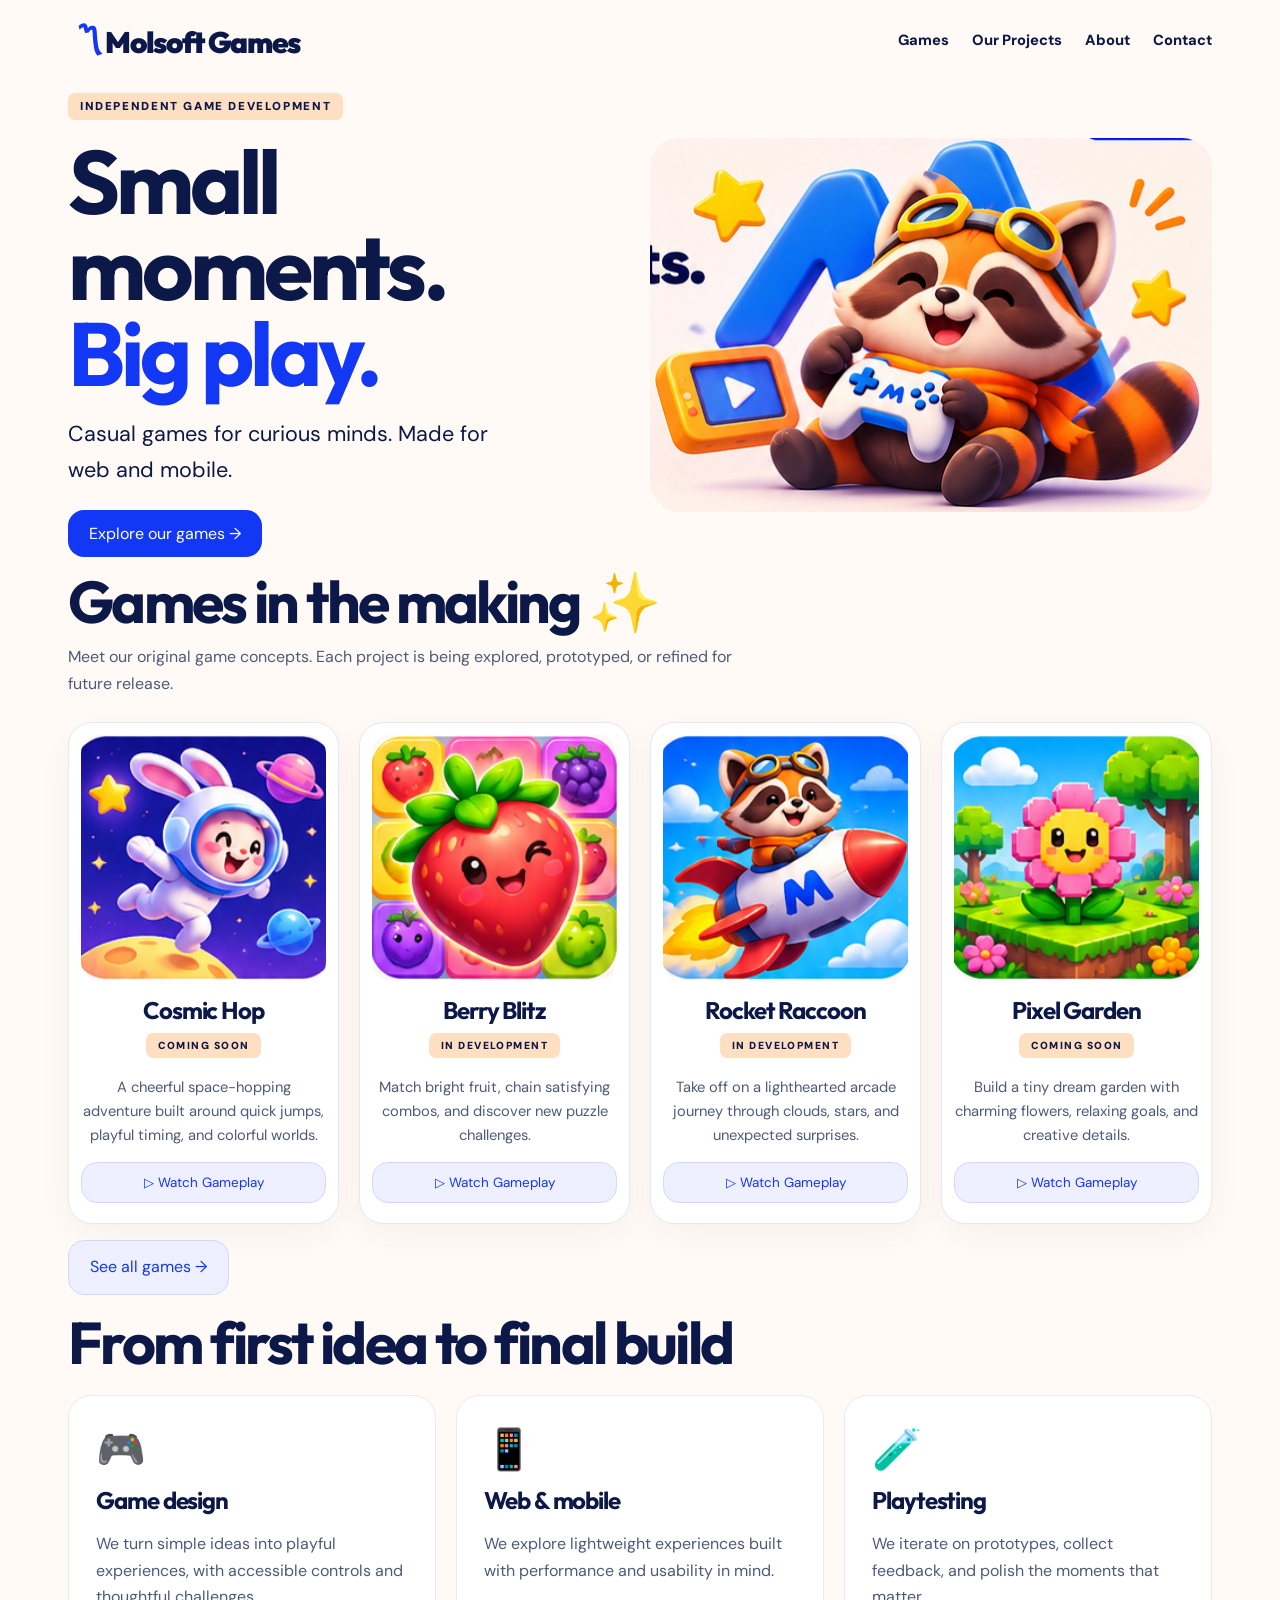
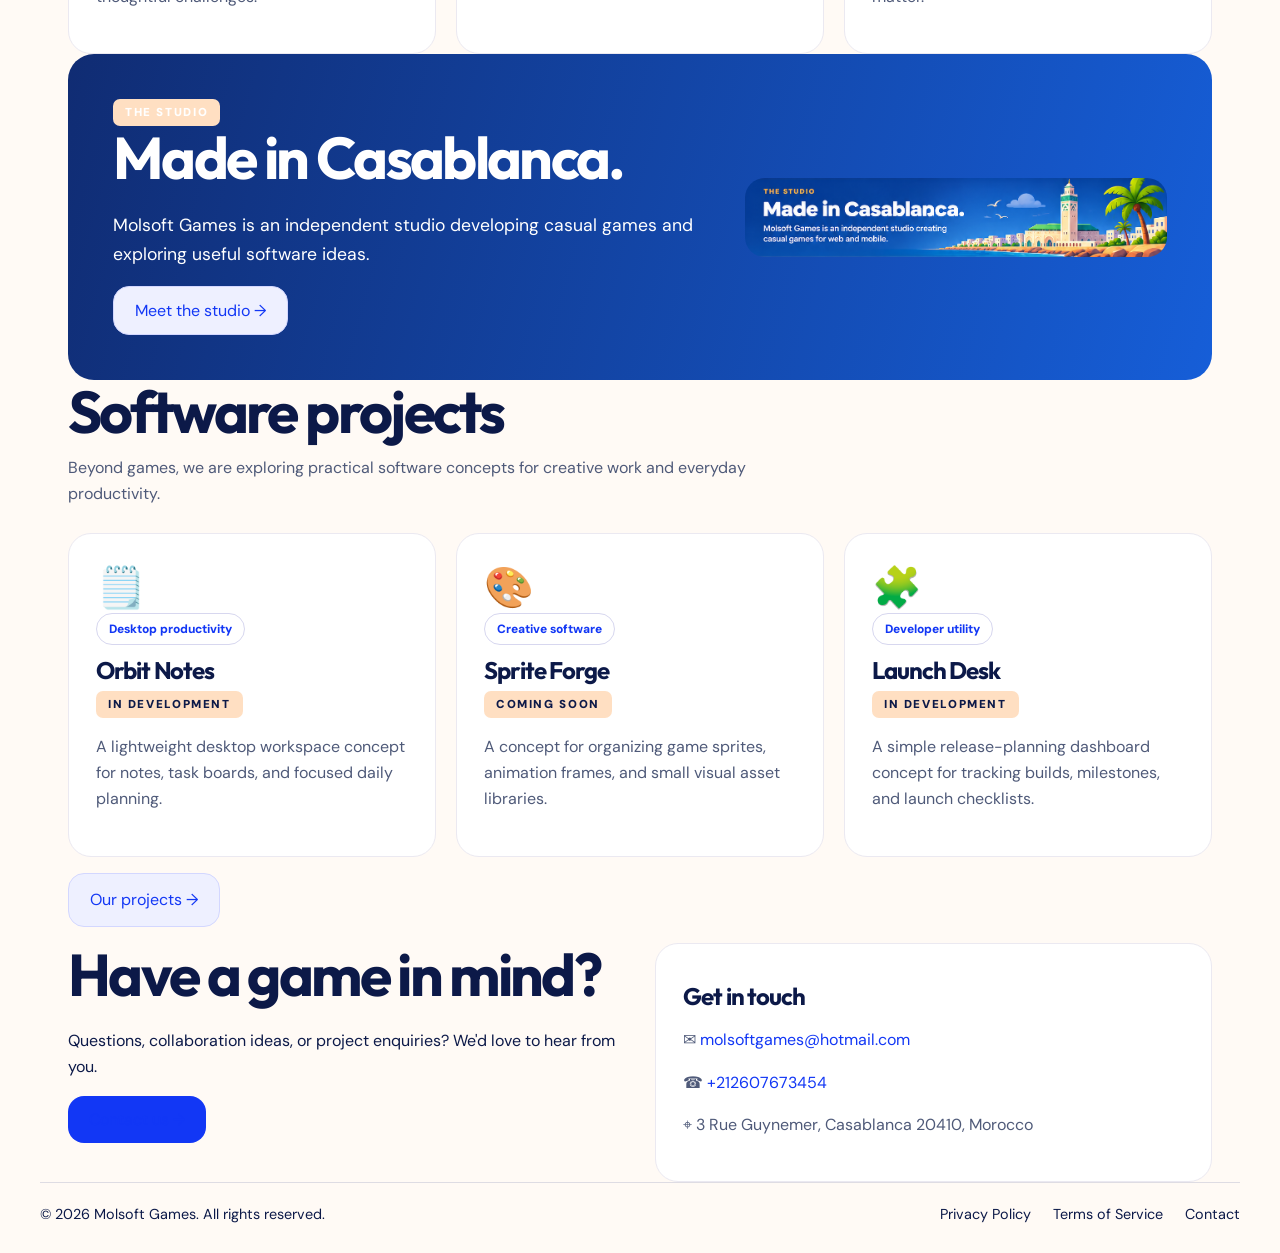
==== index.html @ 0d35631a "Add files via upload" ====
<!doctype html><html lang="en"><head><meta charset="utf-8"><meta name="viewport" content="width=device-width,initial-scale=1"><meta name="description" content="Molsoft Games is an independent Casablanca-based studio developing casual games and software projects."><title>Independent Game Studio | Molsoft Games</title><link rel="stylesheet" href="assets/style.css"></head><body><header class="container"><nav class="nav"><a class="brand" href="index.html"><b>〽</b> Molsoft Games</a><div class="links"><a href="games.html">Games</a><a href="projects.html">Our Projects</a><a href="about.html">About</a><a href="contact.html">Contact</a></div></nav></header><main><div class="container hero"><div><span class="eyebrow">Independent game development</span><h1>Small moments.<br><span class="blue">Big play.</span></h1><p>Casual games for curious minds. Made for web and mobile.</p><a class="btn" href="games.html">Explore our games →</a></div><img src="assets/hero.png" alt="Friendly cartoon raccoon game mascot"></div><section class="container" id="games"><h2>Games in the making ✨</h2><p class="sectionlead">Meet our original game concepts. Each project is being explored, prototyped, or refined for future release.</p><div class="grid4"><article class="game"><img src="assets/cosmic-hop.png" alt="Cosmic Hop game concept artwork" loading="lazy"><h3>Cosmic Hop</h3><span class="status">Coming Soon</span><p>A cheerful space-hopping adventure built around quick jumps, playful timing, and colorful worlds.</p><button class="btn light" data-game="cosmic-hop">▷ Watch Gameplay</button></article><article class="game"><img src="assets/berry-blitz.png" alt="Berry Blitz game concept artwork" loading="lazy"><h3>Berry Blitz</h3><span class="status">In Development</span><p>Match bright fruit, chain satisfying combos, and discover new puzzle challenges.</p><button class="btn light" data-game="berry-blitz">▷ Watch Gameplay</button></article><article class="game"><img src="assets/rocket-raccoon.png" alt="Rocket Raccoon game concept artwork" loading="lazy"><h3>Rocket Raccoon</h3><span class="status">In Development</span><p>Take off on a lighthearted arcade journey through clouds, stars, and unexpected surprises.</p><button class="btn light" data-game="rocket-raccoon">▷ Watch Gameplay</button></article><article class="game"><img src="assets/pixel-garden.png" alt="Pixel Garden game concept artwork" loading="lazy"><h3>Pixel Garden</h3><span class="status">Coming Soon</span><p>Build a tiny dream garden with charming flowers, relaxing goals, and creative details.</p><button class="btn light" data-game="pixel-garden">▷ Watch Gameplay</button></article></div><p><a class="btn light" href="games.html">See all games →</a></p></section><section class="container"><h2>From first idea to final build</h2><div class="grid3"><div class="panel"><div class="symbol">🎮</div><h3>Game design</h3><p>We turn simple ideas into playful experiences, with accessible controls and thoughtful challenges.</p></div><div class="panel"><div class="symbol">📱</div><h3>Web & mobile</h3><p>We explore lightweight experiences built with performance and usability in mind.</p></div><div class="panel"><div class="symbol">🧪</div><h3>Playtesting</h3><p>We iterate on prototypes, collect feedback, and polish the moments that matter.</p></div></div></section><section class="container"><div class="band"><div><span class="eyebrow">The studio</span><h2>Made in Casablanca.</h2><p>Molsoft Games is an independent studio developing casual games and exploring useful software ideas.</p><a class="btn light" href="about.html">Meet the studio →</a></div><img src="assets/casablanca.png" alt="Illustrated Casablanca coastal cityscape"></div></section><section class="container"><h2>Software projects</h2><p class="sectionlead">Beyond games, we are exploring practical software concepts for creative work and everyday productivity.</p><div class="grid3"><article class="panel"><div class="symbol">🗒️</div><span class="tag">Desktop productivity</span><h3>Orbit Notes</h3><span class="status">In Development</span><p>A lightweight desktop workspace concept for notes, task boards, and focused daily planning.</p></article><article class="panel"><div class="symbol">🎨</div><span class="tag">Creative software</span><h3>Sprite Forge</h3><span class="status">Coming Soon</span><p>A concept for organizing game sprites, animation frames, and small visual asset libraries.</p></article><article class="panel"><div class="symbol">🧩</div><span class="tag">Developer utility</span><h3>Launch Desk</h3><span class="status">In Development</span><p>A simple release-planning dashboard concept for tracking builds, milestones, and launch checklists.</p></article></div><p><a class="btn light" href="projects.html">Our projects →</a></p></section><section class="container contact"><div><h2>Have a game in mind?</h2><p>Questions, collaboration ideas, or project enquiries? We'd love to hear from you.</p><a class="btn" href="contact.html">Contact us →</a></div><div class="panel"><h3>Get in touch</h3><p>✉ <a href="mailto:molsoftgames@hotmail.com">molsoftgames@hotmail.com</a></p><p>☎ <a href="tel:+212607673454">+212607673454</a></p><p>⌖ 3 Rue Guynemer, Casablanca 20410, Morocco</p></div></section></main><footer class="container footer"><span>© 2026 Molsoft Games. All rights reserved.</span><div><a href="privacy.html">Privacy Policy</a><a href="terms.html">Terms of Service</a><a href="contact.html">Contact</a></div></footer><dialog id="gameDialog"><button class="close" onclick="document.getElementById('gameDialog').close()" aria-label="Close">×</button><h2 style="font-size:2rem">Gameplay coming soon</h2><p>This title is in development. A gameplay preview will appear here once available.</p></dialog><script src="assets/site.js"></script></body></html>
---- assets/style.css ----
@import url('https://fonts.googleapis.com/css2?family=DM+Sans:wght@400;500;600;700;800&family=Outfit:wght@400;500;600;700;800;900&display=swap');
:root{--blue:#1237f5;--navy:#0c1948;--cream:#fffaf5;--orange:#ff9c47;--muted:#4f5a79}*{box-sizing:border-box}html{scroll-behavior:smooth}body{margin:0;background:var(--cream);color:var(--navy);font-family:'DM Sans',sans-serif}h1,h2,h3,.brand{font-family:Outfit,sans-serif;letter-spacing:-.045em}h1{font-size:clamp(3.5rem,7vw,6.6rem);line-height:.96;margin:18px 0}h2{font-size:clamp(2.2rem,4.6vw,4rem);line-height:1.06;margin:0 0 22px}h3{font-size:1.5rem;margin:10px 0 6px}p{line-height:1.65}a{color:inherit;text-decoration:none}.container{max-width:1200px;margin:auto;padding:0 28px}.nav{display:flex;align-items:center;justify-content:space-between;gap:25px;padding:18px 0}.brand{font-size:1.85rem;font-weight:900;white-space:nowrap}.brand b{color:var(--blue);font-size:2.2rem;font-style:italic}.links{display:flex;align-items:center;gap:23px;flex-wrap:wrap}.links a{font-weight:800;font-size:.92rem}.links a:hover,.footer a:hover{color:var(--blue)}.btn{display:inline-flex;align-items:center;justify-content:center;gap:8px;padding:13px 21px;border-radius:16px;background:var(--blue);color:white;font-weight:800;border:0;cursor:pointer;font:inherit}.btn:hover{transform:translateY(-2px);box-shadow:0 10px 20px #1237f52a}.btn.light{background:#eef0ff;color:var(--blue);border:1px solid #d3d7ff}.hero{display:grid;grid-template-columns:1fr 1fr;align-items:center;min-height:490px;gap:20px}.hero img{width:100%;border-radius:30px;mix-blend-mode:multiply}.eyebrow,.status{display:inline-block;background:#ffdfc2;padding:6px 12px;border-radius:7px;font-weight:900;text-transform:uppercase;letter-spacing:.14em;font-size:.72rem}.hero p{font-size:1.35rem;max-width:460px}.blue{color:var(--blue)}section{padding:56px 0}.sectionlead{max-width:700px;color:var(--muted);margin-top:-10px;margin-bottom:25px}.grid4{display:grid;grid-template-columns:repeat(4,1fr);gap:20px}.game{background:white;border-radius:24px;padding:12px 12px 20px;text-align:center;border:1px solid #e9e7ef;box-shadow:0 10px 35px #14245a0a;transition:transform .2s}.game:hover{transform:translateY(-6px)}.game img{width:100%;aspect-ratio:1;object-fit:cover;border-radius:18px}.game p{font-size:.92rem;color:var(--muted);min-height:72px}.game .status{margin:2px 0;font-size:.64rem}.game .btn{font-size:.84rem;padding:11px 12px;width:100%}.grid3{display:grid;grid-template-columns:repeat(3,1fr);gap:20px}.panel{background:white;padding:27px;border-radius:23px;border:1px solid #ebe9f1}.panel .symbol{font-size:2.5rem}.panel p{color:var(--muted)}.band{background:linear-gradient(105deg,#102c73,#165ed8);color:white;border-radius:26px;padding:45px;display:grid;grid-template-columns:1.2fr .8fr;align-items:center;overflow:hidden}.band img{width:100%;border-radius:20px}.band p{font-size:1.1rem}.contact{display:grid;grid-template-columns:1fr 1fr;gap:30px}.contact a{color:var(--blue);overflow-wrap:anywhere}.footer{border-top:1px solid #dedce3;padding:22px 0 30px;display:flex;justify-content:space-between;gap:20px;flex-wrap:wrap;font-size:.9rem}.footer div{display:flex;gap:22px}.pagehead{padding:75px 0 30px}.pagehead p{font-size:1.15rem;max-width:760px;color:var(--muted)}.prose{max-width:850px;background:white;border:1px solid #eae8f0;border-radius:24px;padding:35px;margin:20px 0 65px}.prose h2{font-size:1.7rem;margin-top:30px}.prose li{margin-bottom:10px;line-height:1.6}.tag{display:inline-block;border:1px solid #d7d7ef;border-radius:40px;padding:7px 12px;color:var(--blue);font-weight:800;font-size:.75rem}.tools-note{background:#eff2ff;padding:22px;border-radius:20px;border-left:4px solid var(--blue)}dialog{border:0;border-radius:25px;padding:30px;max-width:500px;width:90%;box-shadow:0 30px 100px #111b4a70}dialog::backdrop{background:#09183cb0}.close{float:right;border:0;background:#eef0ff;border-radius:50%;font-size:20px;width:35px;height:35px;cursor:pointer}.menu{display:none}@media(max-width:900px){.grid4{grid-template-columns:repeat(2,1fr)}.grid3{grid-template-columns:1fr 1fr}.links{gap:12px}.hero{min-height:400px}}@media(max-width:650px){.container{padding:0 18px}.nav{align-items:flex-start}.brand{font-size:1.3rem}.brand b{font-size:1.7rem}.links{justify-content:flex-end;gap:10px}.links a{font-size:.75rem}.hero{grid-template-columns:1fr;padding-top:25px}.hero img{max-height:360px;object-fit:contain}.grid4,.grid3,.contact,.band{grid-template-columns:1fr}.band{padding:25px}section{padding:38px 0}.game p{min-height:0}.footer{flex-direction:column}.prose{padding:20px}}@media(prefers-reduced-motion:reduce){*,*:before,*:after{scroll-behavior:auto!important;transition:none!important}}
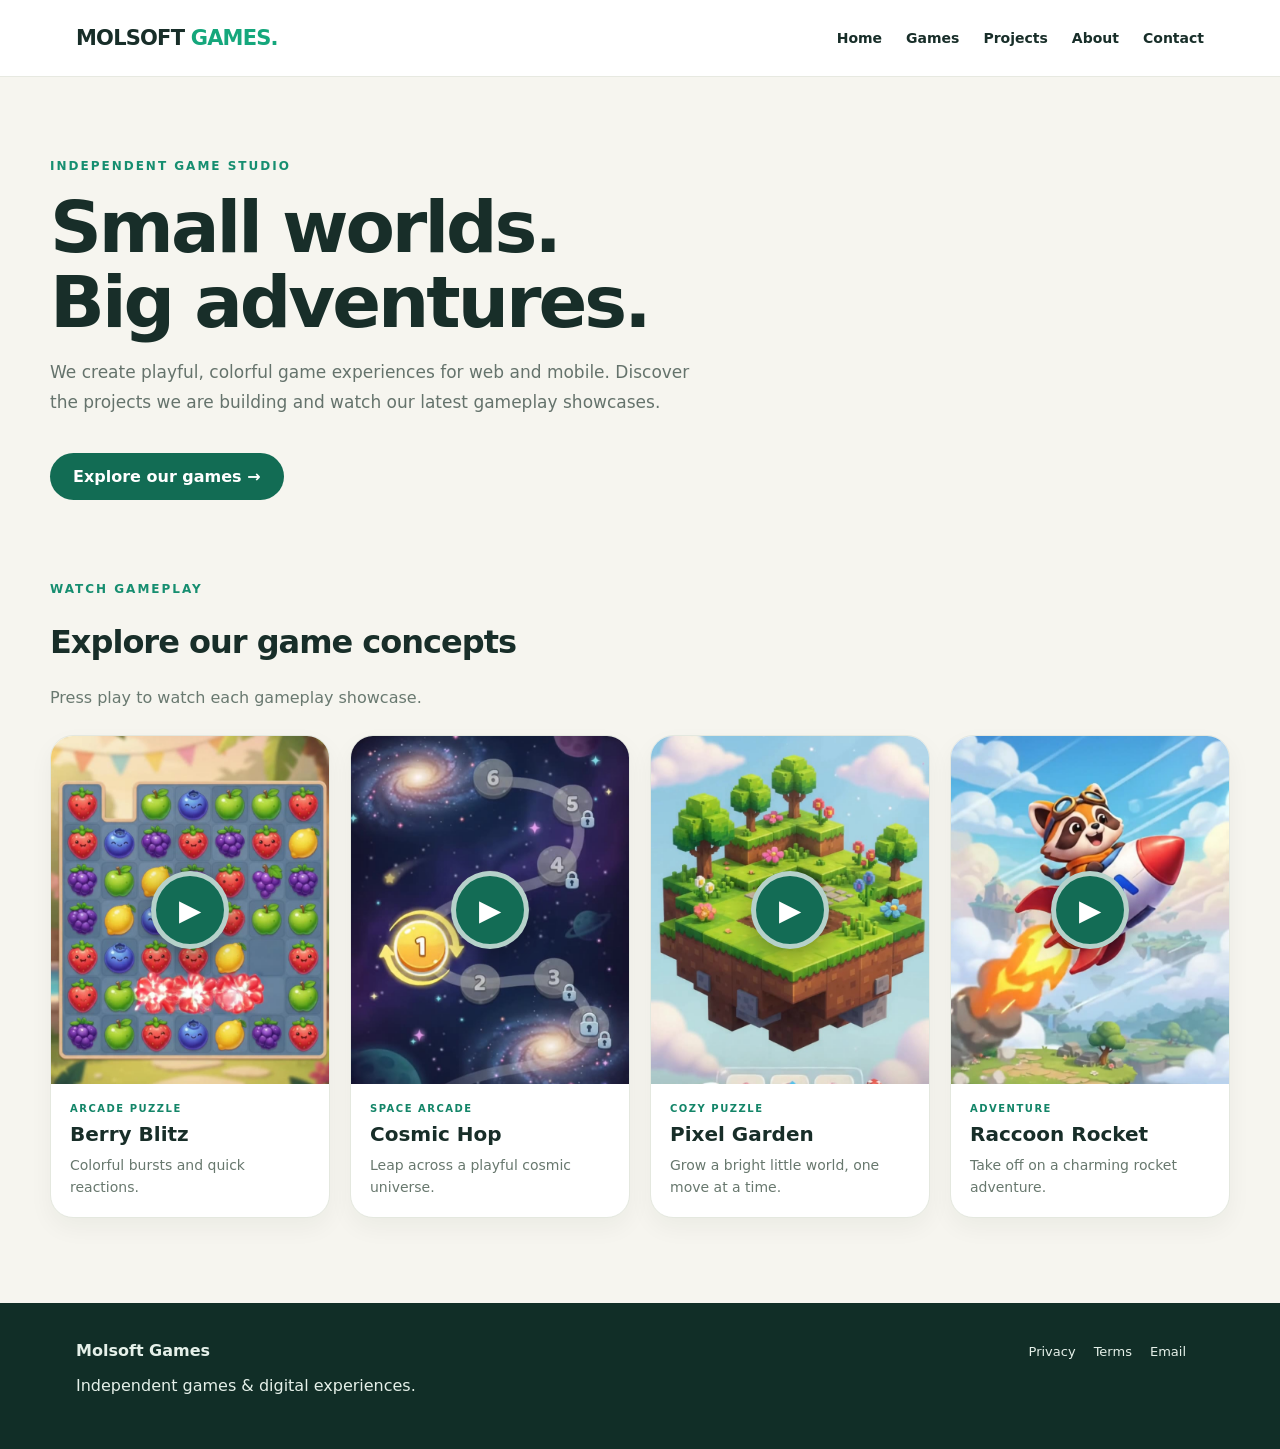
==== commit 7c7b34a0: "Add files via upload" ====
--- a/index.html
+++ b/index.html
@@ -1 +1 @@
-<!doctype html><html lang="en"><head><meta charset="utf-8"><meta name="viewport" content="width=device-width,initial-scale=1"><meta name="description" content="Molsoft Games is an independent Casablanca-based studio developing casual games and software projects."><title>Independent Game Studio | Molsoft Games</title><link rel="stylesheet" href="assets/style.css"></head><body><header class="container"><nav class="nav"><a class="brand" href="index.html"><b>〽</b> Molsoft Games</a><div class="links"><a href="games.html">Games</a><a href="projects.html">Our Projects</a><a href="about.html">About</a><a href="contact.html">Contact</a></div></nav></header><main><div class="container hero"><div><span class="eyebrow">Independent game development</span><h1>Small moments.<br><span class="blue">Big play.</span></h1><p>Casual games for curious minds. Made for web and mobile.</p><a class="btn" href="games.html">Explore our games →</a></div><img src="assets/hero.png" alt="Friendly cartoon raccoon game mascot"></div><section class="container" id="games"><h2>Games in the making ✨</h2><p class="sectionlead">Meet our original game concepts. Each project is being explored, prototyped, or refined for future release.</p><div class="grid4"><article class="game"><img src="assets/cosmic-hop.png" alt="Cosmic Hop game concept artwork" loading="lazy"><h3>Cosmic Hop</h3><span class="status">Coming Soon</span><p>A cheerful space-hopping adventure built around quick jumps, playful timing, and colorful worlds.</p><button class="btn light" data-game="cosmic-hop">▷ Watch Gameplay</button></article><article class="game"><img src="assets/berry-blitz.png" alt="Berry Blitz game concept artwork" loading="lazy"><h3>Berry Blitz</h3><span class="status">In Development</span><p>Match bright fruit, chain satisfying combos, and discover new puzzle challenges.</p><button class="btn light" data-game="berry-blitz">▷ Watch Gameplay</button></article><article class="game"><img src="assets/rocket-raccoon.png" alt="Rocket Raccoon game concept artwork" loading="lazy"><h3>Rocket Raccoon</h3><span class="status">In Development</span><p>Take off on a lighthearted arcade journey through clouds, stars, and unexpected surprises.</p><button class="btn light" data-game="rocket-raccoon">▷ Watch Gameplay</button></article><article class="game"><img src="assets/pixel-garden.png" alt="Pixel Garden game concept artwork" loading="lazy"><h3>Pixel Garden</h3><span class="status">Coming Soon</span><p>Build a tiny dream garden with charming flowers, relaxing goals, and creative details.</p><button class="btn light" data-game="pixel-garden">▷ Watch Gameplay</button></article></div><p><a class="btn light" href="games.html">See all games →</a></p></section><section class="container"><h2>From first idea to final build</h2><div class="grid3"><div class="panel"><div class="symbol">🎮</div><h3>Game design</h3><p>We turn simple ideas into playful experiences, with accessible controls and thoughtful challenges.</p></div><div class="panel"><div class="symbol">📱</div><h3>Web & mobile</h3><p>We explore lightweight experiences built with performance and usability in mind.</p></div><div class="panel"><div class="symbol">🧪</div><h3>Playtesting</h3><p>We iterate on prototypes, collect feedback, and polish the moments that matter.</p></div></div></section><section class="container"><div class="band"><div><span class="eyebrow">The studio</span><h2>Made in Casablanca.</h2><p>Molsoft Games is an independent studio developing casual games and exploring useful software ideas.</p><a class="btn light" href="about.html">Meet the studio →</a></div><img src="assets/casablanca.png" alt="Illustrated Casablanca coastal cityscape"></div></section><section class="container"><h2>Software projects</h2><p class="sectionlead">Beyond games, we are exploring practical software concepts for creative work and everyday productivity.</p><div class="grid3"><article class="panel"><div class="symbol">🗒️</div><span class="tag">Desktop productivity</span><h3>Orbit Notes</h3><span class="status">In Development</span><p>A lightweight desktop workspace concept for notes, task boards, and focused daily planning.</p></article><article class="panel"><div class="symbol">🎨</div><span class="tag">Creative software</span><h3>Sprite Forge</h3><span class="status">Coming Soon</span><p>A concept for organizing game sprites, animation frames, and small visual asset libraries.</p></article><article class="panel"><div class="symbol">🧩</div><span class="tag">Developer utility</span><h3>Launch Desk</h3><span class="status">In Development</span><p>A simple release-planning dashboard concept for tracking builds, milestones, and launch checklists.</p></article></div><p><a class="btn light" href="projects.html">Our projects →</a></p></section><section class="container contact"><div><h2>Have a game in mind?</h2><p>Questions, collaboration ideas, or project enquiries? We'd love to hear from you.</p><a class="btn" href="contact.html">Contact us →</a></div><div class="panel"><h3>Get in touch</h3><p>✉ <a href="mailto:molsoftgames@hotmail.com">molsoftgames@hotmail.com</a></p><p>☎ <a href="tel:+212607673454">+212607673454</a></p><p>⌖ 3 Rue Guynemer, Casablanca 20410, Morocco</p></div></section></main><footer class="container footer"><span>© 2026 Molsoft Games. All rights reserved.</span><div><a href="privacy.html">Privacy Policy</a><a href="terms.html">Terms of Service</a><a href="contact.html">Contact</a></div></footer><dialog id="gameDialog"><button class="close" onclick="document.getElementById('gameDialog').close()" aria-label="Close">×</button><h2 style="font-size:2rem">Gameplay coming soon</h2><p>This title is in development. A gameplay preview will appear here once available.</p></dialog><script src="assets/site.js"></script></body></html>+<!doctype html><html lang="en"><head><meta charset="utf-8"><meta name="viewport" content="width=device-width,initial-scale=1"><meta name="description" content="Molsoft Games — independent game development studio."><title>Home | Molsoft Games</title><link rel="stylesheet" href="assets/style.css"></head><body><header class="top"><div class="shell bar"><a class="brand" href="index.html">MOLSOFT<span> GAMES.</span></a><nav><a href="index.html">Home</a><a href="games.html">Games</a><a href="projects.html">Projects</a><a href="about.html">About</a><a href="contact.html">Contact</a></nav></div></header><main><section class="shell hero"><span class="eyebrow">Independent Game Studio</span><h1>Small worlds.<br>Big adventures.</h1><p>We create playful, colorful game experiences for web and mobile. Discover the projects we are building and watch our latest gameplay showcases.</p><a class="btn" href="games.html">Explore our games →</a></section><section class="shell section"><span class="eyebrow">Watch gameplay</span><h2>Explore our game concepts</h2><p class="sub">Press play to watch each gameplay showcase.</p><div class="games"><article class="game"><div class="cover"><img src="assets/berry-blitz.jpg" alt="Berry Blitz gameplay preview" loading="lazy"><button class="play" aria-label="Watch Berry Blitz gameplay" onclick="openVideo('videos/berry-blitz.mp4')">▶</button></div><div class="info"><div class="tag">Arcade Puzzle</div><h3>Berry Blitz</h3><p>Colorful bursts and quick reactions.</p></div></article><article class="game"><div class="cover"><img src="assets/cosmic-hop.jpg" alt="Cosmic Hop gameplay preview" loading="lazy"><button class="play" aria-label="Watch Cosmic Hop gameplay" onclick="openVideo('videos/cosmic-hop.mp4')">▶</button></div><div class="info"><div class="tag">Space Arcade</div><h3>Cosmic Hop</h3><p>Leap across a playful cosmic universe.</p></div></article><article class="game"><div class="cover"><img src="assets/pixel-garden.jpg" alt="Pixel Garden gameplay preview" loading="lazy"><button class="play" aria-label="Watch Pixel Garden gameplay" onclick="openVideo('videos/pixel-garden.mp4')">▶</button></div><div class="info"><div class="tag">Cozy Puzzle</div><h3>Pixel Garden</h3><p>Grow a bright little world, one move at a time.</p></div></article><article class="game"><div class="cover"><img src="assets/raccoon-rocket.jpg" alt="Raccoon Rocket gameplay preview" loading="lazy"><button class="play" aria-label="Watch Raccoon Rocket gameplay" onclick="openVideo('videos/raccoon-rocket.mp4')">▶</button></div><div class="info"><div class="tag">Adventure</div><h3>Raccoon Rocket</h3><p>Take off on a charming rocket adventure.</p></div></article></div></section></main><footer class="foot"><div class="shell"><div><b>Molsoft Games</b><p>Independent games & digital experiences.</p></div><div><a href="privacy.html">Privacy</a><a href="terms.html">Terms</a><a href="mailto:molsoftgames@hotmail.com">Email</a></div></div></footer><div id="videoModal" class="modal" role="dialog" aria-label="Gameplay video"><div class="player"><button class="close" aria-label="Close video" onclick="closeVideo()">×</button><video id="gameVideo" controls playsinline preload="none"></video></div></div><script src="assets/site.js"></script></body></html>
--- a/assets/style.css
+++ b/assets/style.css
@@ -1,2 +1 @@
-@import url('https://fonts.googleapis.com/css2?family=DM+Sans:wght@400;500;600;700;800&family=Outfit:wght@400;500;600;700;800;900&display=swap');
-:root{--blue:#1237f5;--navy:#0c1948;--cream:#fffaf5;--orange:#ff9c47;--muted:#4f5a79}*{box-sizing:border-box}html{scroll-behavior:smooth}body{margin:0;background:var(--cream);color:var(--navy);font-family:'DM Sans',sans-serif}h1,h2,h3,.brand{font-family:Outfit,sans-serif;letter-spacing:-.045em}h1{font-size:clamp(3.5rem,7vw,6.6rem);line-height:.96;margin:18px 0}h2{font-size:clamp(2.2rem,4.6vw,4rem);line-height:1.06;margin:0 0 22px}h3{font-size:1.5rem;margin:10px 0 6px}p{line-height:1.65}a{color:inherit;text-decoration:none}.container{max-width:1200px;margin:auto;padding:0 28px}.nav{display:flex;align-items:center;justify-content:space-between;gap:25px;padding:18px 0}.brand{font-size:1.85rem;font-weight:900;white-space:nowrap}.brand b{color:var(--blue);font-size:2.2rem;font-style:italic}.links{display:flex;align-items:center;gap:23px;flex-wrap:wrap}.links a{font-weight:800;font-size:.92rem}.links a:hover,.footer a:hover{color:var(--blue)}.btn{display:inline-flex;align-items:center;justify-content:center;gap:8px;padding:13px 21px;border-radius:16px;background:var(--blue);color:white;font-weight:800;border:0;cursor:pointer;font:inherit}.btn:hover{transform:translateY(-2px);box-shadow:0 10px 20px #1237f52a}.btn.light{background:#eef0ff;color:var(--blue);border:1px solid #d3d7ff}.hero{display:grid;grid-template-columns:1fr 1fr;align-items:center;min-height:490px;gap:20px}.hero img{width:100%;border-radius:30px;mix-blend-mode:multiply}.eyebrow,.status{display:inline-block;background:#ffdfc2;padding:6px 12px;border-radius:7px;font-weight:900;text-transform:uppercase;letter-spacing:.14em;font-size:.72rem}.hero p{font-size:1.35rem;max-width:460px}.blue{color:var(--blue)}section{padding:56px 0}.sectionlead{max-width:700px;color:var(--muted);margin-top:-10px;margin-bottom:25px}.grid4{display:grid;grid-template-columns:repeat(4,1fr);gap:20px}.game{background:white;border-radius:24px;padding:12px 12px 20px;text-align:center;border:1px solid #e9e7ef;box-shadow:0 10px 35px #14245a0a;transition:transform .2s}.game:hover{transform:translateY(-6px)}.game img{width:100%;aspect-ratio:1;object-fit:cover;border-radius:18px}.game p{font-size:.92rem;color:var(--muted);min-height:72px}.game .status{margin:2px 0;font-size:.64rem}.game .btn{font-size:.84rem;padding:11px 12px;width:100%}.grid3{display:grid;grid-template-columns:repeat(3,1fr);gap:20px}.panel{background:white;padding:27px;border-radius:23px;border:1px solid #ebe9f1}.panel .symbol{font-size:2.5rem}.panel p{color:var(--muted)}.band{background:linear-gradient(105deg,#102c73,#165ed8);color:white;border-radius:26px;padding:45px;display:grid;grid-template-columns:1.2fr .8fr;align-items:center;overflow:hidden}.band img{width:100%;border-radius:20px}.band p{font-size:1.1rem}.contact{display:grid;grid-template-columns:1fr 1fr;gap:30px}.contact a{color:var(--blue);overflow-wrap:anywhere}.footer{border-top:1px solid #dedce3;padding:22px 0 30px;display:flex;justify-content:space-between;gap:20px;flex-wrap:wrap;font-size:.9rem}.footer div{display:flex;gap:22px}.pagehead{padding:75px 0 30px}.pagehead p{font-size:1.15rem;max-width:760px;color:var(--muted)}.prose{max-width:850px;background:white;border:1px solid #eae8f0;border-radius:24px;padding:35px;margin:20px 0 65px}.prose h2{font-size:1.7rem;margin-top:30px}.prose li{margin-bottom:10px;line-height:1.6}.tag{display:inline-block;border:1px solid #d7d7ef;border-radius:40px;padding:7px 12px;color:var(--blue);font-weight:800;font-size:.75rem}.tools-note{background:#eff2ff;padding:22px;border-radius:20px;border-left:4px solid var(--blue)}dialog{border:0;border-radius:25px;padding:30px;max-width:500px;width:90%;box-shadow:0 30px 100px #111b4a70}dialog::backdrop{background:#09183cb0}.close{float:right;border:0;background:#eef0ff;border-radius:50%;font-size:20px;width:35px;height:35px;cursor:pointer}.menu{display:none}@media(max-width:900px){.grid4{grid-template-columns:repeat(2,1fr)}.grid3{grid-template-columns:1fr 1fr}.links{gap:12px}.hero{min-height:400px}}@media(max-width:650px){.container{padding:0 18px}.nav{align-items:flex-start}.brand{font-size:1.3rem}.brand b{font-size:1.7rem}.links{justify-content:flex-end;gap:10px}.links a{font-size:.75rem}.hero{grid-template-columns:1fr;padding-top:25px}.hero img{max-height:360px;object-fit:contain}.grid4,.grid3,.contact,.band{grid-template-columns:1fr}.band{padding:25px}section{padding:38px 0}.game p{min-height:0}.footer{flex-direction:column}.prose{padding:20px}}@media(prefers-reduced-motion:reduce){*,*:before,*:after{scroll-behavior:auto!important;transition:none!important}}
+*{box-sizing:border-box}body{margin:0;background:#f6f5ef;color:#182e29;font-family:Inter,system-ui,-apple-system,Segoe UI,sans-serif}a{color:inherit;text-decoration:none}.shell{max-width:1180px;margin:auto;padding:0 26px}.top{background:#fff;position:sticky;top:0;z-index:10;border-bottom:1px solid #e7e9e1}.bar{min-height:76px;display:flex;align-items:center;justify-content:space-between;gap:20px}.brand{font-weight:900;font-size:21px;letter-spacing:-.8px}.brand span{color:#15a77c}nav{display:flex;gap:24px;flex-wrap:wrap;font-size:14px;font-weight:650}nav a:hover{color:#12a579}.hero{padding:78px 0 50px}.eyebrow{color:#168e70;text-transform:uppercase;letter-spacing:2px;font-weight:800;font-size:12px}.hero h1{font-size:clamp(38px,6vw,72px);letter-spacing:-3px;line-height:1.04;max-width:800px;margin:16px 0}.hero p{max-width:640px;color:#65736c;line-height:1.8;font-size:17px}.btn{display:inline-flex;background:#126c54;color:white;padding:14px 23px;border-radius:999px;font-weight:750;margin-top:18px}.section{padding:28px 0 85px}.section h2{font-size:32px;letter-spacing:-1px}.section p.sub{color:#697970}.games{display:grid;grid-template-columns:repeat(4,minmax(0,1fr));gap:20px;margin-top:28px}.game{background:white;border:1px solid #e4e8df;border-radius:23px;overflow:hidden;box-shadow:0 10px 25px #122d1a0c}.cover{aspect-ratio:4/5;position:relative;background:#d9e3d7;overflow:hidden}.cover img{width:100%;height:100%;object-fit:cover}.play{position:absolute;top:50%;left:50%;transform:translate(-50%,-50%);border:5px solid #ffffffb0;border-radius:50%;width:78px;height:78px;background:#136c55;color:white;font-size:29px;cursor:pointer;box-shadow:0 8px 28px #0005}.play:hover{background:#0c4c3b;scale:1.05}.info{padding:19px}.tag{font-size:10px;font-weight:850;color:#138568;letter-spacing:1.5px;text-transform:uppercase}.info h3{margin:8px 0;font-size:20px}.info p{font-size:14px;color:#68786e;line-height:1.6;margin:0}.foot{background:#112e27;color:#e5f0e9;padding:38px 0}.foot .shell{display:flex;justify-content:space-between;gap:20px;flex-wrap:wrap}.foot a{margin-right:18px;font-size:13px}.modal{position:fixed;inset:0;background:#08150fe8;display:none;align-items:center;justify-content:center;z-index:100;padding:24px}.modal.open{display:flex}.player{position:relative;max-height:94vh;max-width:min(440px,96vw);width:100%;display:flex;justify-content:center}.player video{max-height:90vh;max-width:100%;width:auto;border-radius:20px;background:#000;box-shadow:0 24px 90px #0009}.close{position:absolute;right:8px;top:8px;z-index:2;background:#102f29e8;color:#fff;border:0;border-radius:50%;width:46px;height:46px;font-size:25px;cursor:pointer}.copy{max-width:780px;padding:55px 0 100px;line-height:1.85;color:#56685e}.copy h1,.copy h2{color:#1c3c32}.mini{display:grid;grid-template-columns:repeat(3,1fr);gap:16px}.tile{background:#fff;border:1px solid #e4e8df;border-radius:18px;padding:24px}@media(max-width:900px){.games{grid-template-columns:repeat(2,1fr)}.mini{grid-template-columns:1fr}}@media(max-width:560px){.games{grid-template-columns:1fr}.bar{align-items:flex-start;flex-direction:column;padding:15px 0}nav{gap:14px}.hero{padding:48px 0 20px}.hero h1{letter-spacing:-1.5px}.cover{aspect-ratio:4/4.5}}
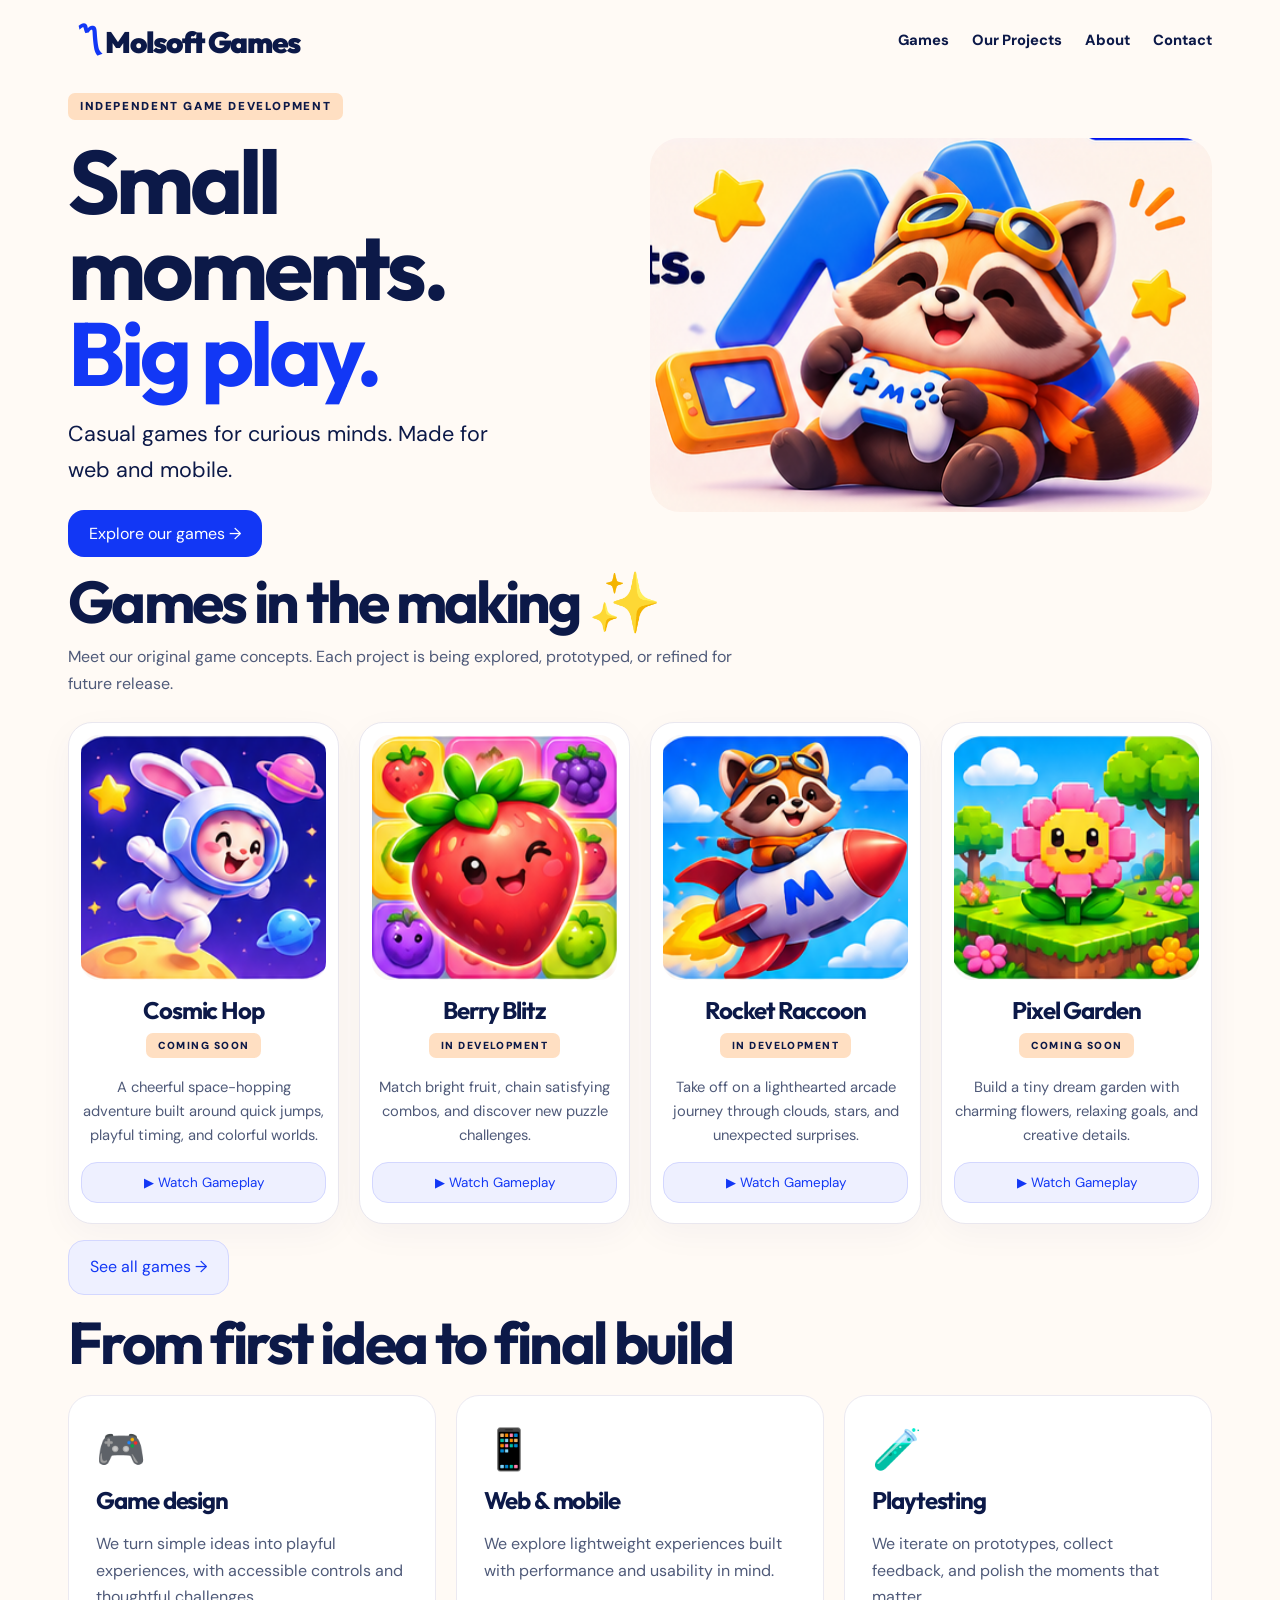
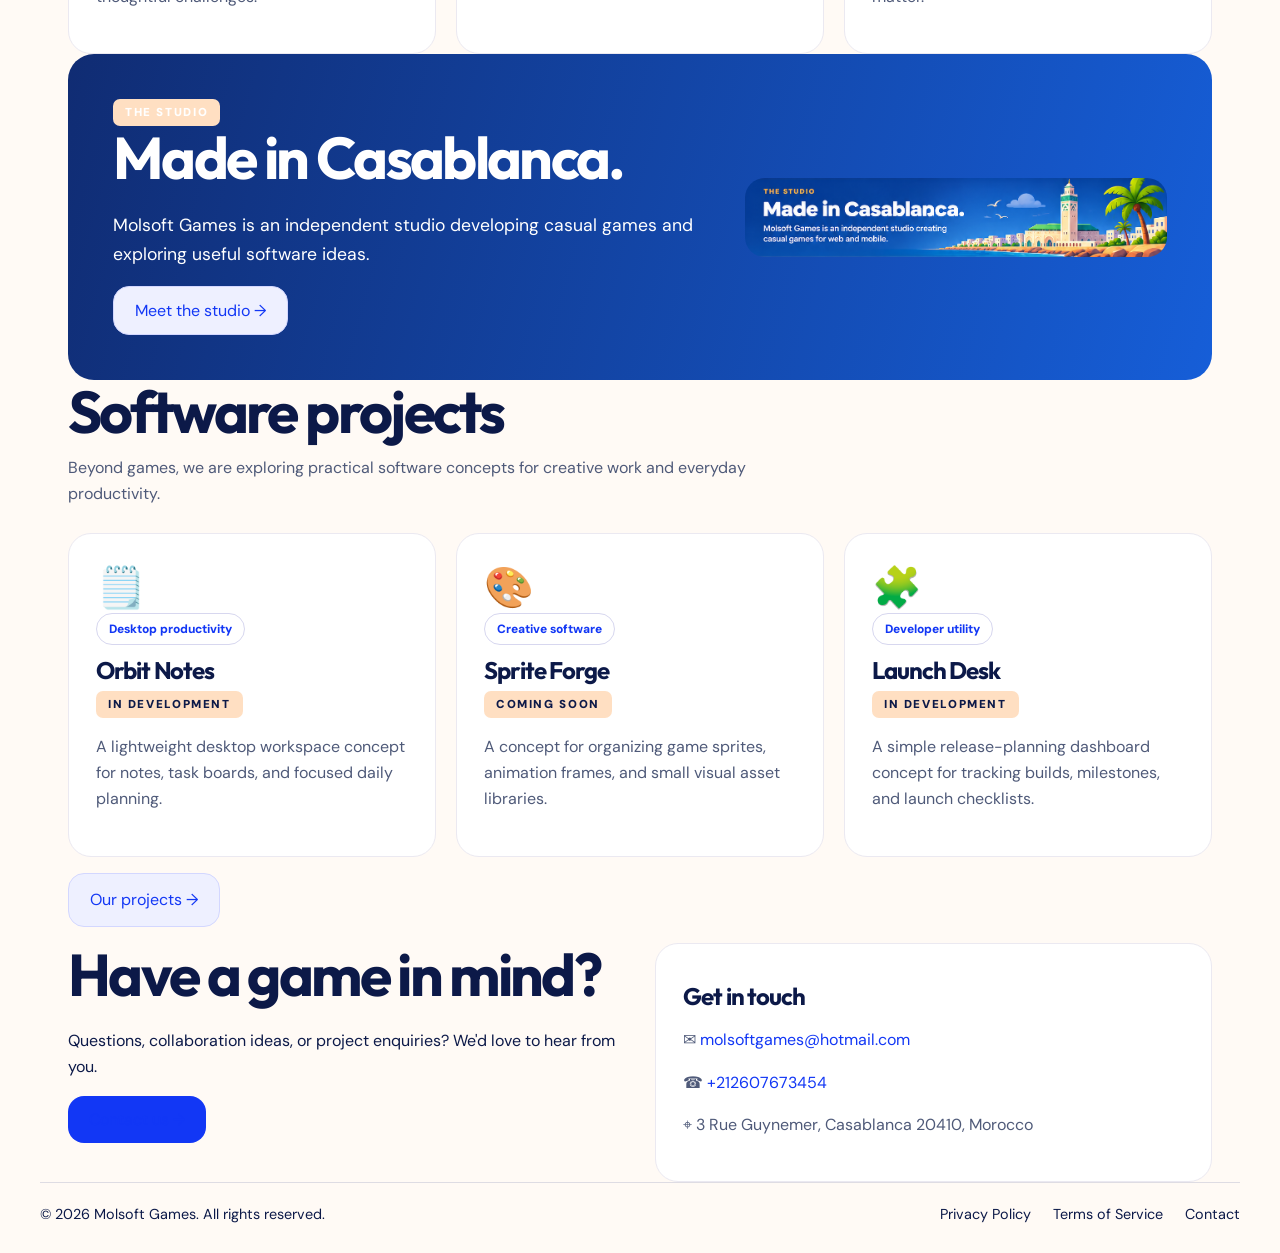
==== commit a38cb095: "Add files via upload" ====
--- a/index.html
+++ b/index.html
@@ -1 +1 @@
-<!doctype html><html lang="en"><head><meta charset="utf-8"><meta name="viewport" content="width=device-width,initial-scale=1"><meta name="description" content="Molsoft Games — independent game development studio."><title>Home | Molsoft Games</title><link rel="stylesheet" href="assets/style.css"></head><body><header class="top"><div class="shell bar"><a class="brand" href="index.html">MOLSOFT<span> GAMES.</span></a><nav><a href="index.html">Home</a><a href="games.html">Games</a><a href="projects.html">Projects</a><a href="about.html">About</a><a href="contact.html">Contact</a></nav></div></header><main><section class="shell hero"><span class="eyebrow">Independent Game Studio</span><h1>Small worlds.<br>Big adventures.</h1><p>We create playful, colorful game experiences for web and mobile. Discover the projects we are building and watch our latest gameplay showcases.</p><a class="btn" href="games.html">Explore our games →</a></section><section class="shell section"><span class="eyebrow">Watch gameplay</span><h2>Explore our game concepts</h2><p class="sub">Press play to watch each gameplay showcase.</p><div class="games"><article class="game"><div class="cover"><img src="assets/berry-blitz.jpg" alt="Berry Blitz gameplay preview" loading="lazy"><button class="play" aria-label="Watch Berry Blitz gameplay" onclick="openVideo('videos/berry-blitz.mp4')">▶</button></div><div class="info"><div class="tag">Arcade Puzzle</div><h3>Berry Blitz</h3><p>Colorful bursts and quick reactions.</p></div></article><article class="game"><div class="cover"><img src="assets/cosmic-hop.jpg" alt="Cosmic Hop gameplay preview" loading="lazy"><button class="play" aria-label="Watch Cosmic Hop gameplay" onclick="openVideo('videos/cosmic-hop.mp4')">▶</button></div><div class="info"><div class="tag">Space Arcade</div><h3>Cosmic Hop</h3><p>Leap across a playful cosmic universe.</p></div></article><article class="game"><div class="cover"><img src="assets/pixel-garden.jpg" alt="Pixel Garden gameplay preview" loading="lazy"><button class="play" aria-label="Watch Pixel Garden gameplay" onclick="openVideo('videos/pixel-garden.mp4')">▶</button></div><div class="info"><div class="tag">Cozy Puzzle</div><h3>Pixel Garden</h3><p>Grow a bright little world, one move at a time.</p></div></article><article class="game"><div class="cover"><img src="assets/raccoon-rocket.jpg" alt="Raccoon Rocket gameplay preview" loading="lazy"><button class="play" aria-label="Watch Raccoon Rocket gameplay" onclick="openVideo('videos/raccoon-rocket.mp4')">▶</button></div><div class="info"><div class="tag">Adventure</div><h3>Raccoon Rocket</h3><p>Take off on a charming rocket adventure.</p></div></article></div></section></main><footer class="foot"><div class="shell"><div><b>Molsoft Games</b><p>Independent games & digital experiences.</p></div><div><a href="privacy.html">Privacy</a><a href="terms.html">Terms</a><a href="mailto:molsoftgames@hotmail.com">Email</a></div></div></footer><div id="videoModal" class="modal" role="dialog" aria-label="Gameplay video"><div class="player"><button class="close" aria-label="Close video" onclick="closeVideo()">×</button><video id="gameVideo" controls playsinline preload="none"></video></div></div><script src="assets/site.js"></script></body></html>+<!doctype html><html lang="en"><head><meta charset="utf-8"><meta name="viewport" content="width=device-width,initial-scale=1"><meta name="description" content="Molsoft Games is an independent Casablanca-based studio developing casual games and software projects."><title>Independent Game Studio | Molsoft Games</title><link rel="stylesheet" href="assets/style.css"></head><body><header class="container"><nav class="nav"><a class="brand" href="index.html"><b>〽</b> Molsoft Games</a><div class="links"><a href="games.html">Games</a><a href="projects.html">Our Projects</a><a href="about.html">About</a><a href="contact.html">Contact</a></div></nav></header><main><div class="container hero"><div><span class="eyebrow">Independent game development</span><h1>Small moments.<br><span class="blue">Big play.</span></h1><p>Casual games for curious minds. Made for web and mobile.</p><a class="btn" href="games.html">Explore our games →</a></div><img src="assets/hero.png" alt="Friendly cartoon raccoon game mascot"></div><section class="container" id="games"><h2>Games in the making ✨</h2><p class="sectionlead">Meet our original game concepts. Each project is being explored, prototyped, or refined for future release.</p><div class="grid4"><article class="game"><img src="assets/cosmic-hop.png" alt="Cosmic Hop game concept artwork" loading="lazy"><h3>Cosmic Hop</h3><span class="status">Coming Soon</span><p>A cheerful space-hopping adventure built around quick jumps, playful timing, and colorful worlds.</p><button class="btn light" data-game="cosmic-hop">▶ Watch Gameplay</button></article><article class="game"><img src="assets/berry-blitz.png" alt="Berry Blitz game concept artwork" loading="lazy"><h3>Berry Blitz</h3><span class="status">In Development</span><p>Match bright fruit, chain satisfying combos, and discover new puzzle challenges.</p><button class="btn light" data-game="berry-blitz">▶ Watch Gameplay</button></article><article class="game"><img src="assets/rocket-raccoon.png" alt="Rocket Raccoon game concept artwork" loading="lazy"><h3>Rocket Raccoon</h3><span class="status">In Development</span><p>Take off on a lighthearted arcade journey through clouds, stars, and unexpected surprises.</p><button class="btn light" data-game="rocket-raccoon">▶ Watch Gameplay</button></article><article class="game"><img src="assets/pixel-garden.png" alt="Pixel Garden game concept artwork" loading="lazy"><h3>Pixel Garden</h3><span class="status">Coming Soon</span><p>Build a tiny dream garden with charming flowers, relaxing goals, and creative details.</p><button class="btn light" data-game="pixel-garden">▶ Watch Gameplay</button></article></div><p><a class="btn light" href="games.html">See all games →</a></p></section><section class="container"><h2>From first idea to final build</h2><div class="grid3"><div class="panel"><div class="symbol">🎮</div><h3>Game design</h3><p>We turn simple ideas into playful experiences, with accessible controls and thoughtful challenges.</p></div><div class="panel"><div class="symbol">📱</div><h3>Web & mobile</h3><p>We explore lightweight experiences built with performance and usability in mind.</p></div><div class="panel"><div class="symbol">🧪</div><h3>Playtesting</h3><p>We iterate on prototypes, collect feedback, and polish the moments that matter.</p></div></div></section><section class="container"><div class="band"><div><span class="eyebrow">The studio</span><h2>Made in Casablanca.</h2><p>Molsoft Games is an independent studio developing casual games and exploring useful software ideas.</p><a class="btn light" href="about.html">Meet the studio →</a></div><img src="assets/casablanca.png" alt="Illustrated Casablanca coastal cityscape"></div></section><section class="container"><h2>Software projects</h2><p class="sectionlead">Beyond games, we are exploring practical software concepts for creative work and everyday productivity.</p><div class="grid3"><article class="panel"><div class="symbol">🗒️</div><span class="tag">Desktop productivity</span><h3>Orbit Notes</h3><span class="status">In Development</span><p>A lightweight desktop workspace concept for notes, task boards, and focused daily planning.</p></article><article class="panel"><div class="symbol">🎨</div><span class="tag">Creative software</span><h3>Sprite Forge</h3><span class="status">Coming Soon</span><p>A concept for organizing game sprites, animation frames, and small visual asset libraries.</p></article><article class="panel"><div class="symbol">🧩</div><span class="tag">Developer utility</span><h3>Launch Desk</h3><span class="status">In Development</span><p>A simple release-planning dashboard concept for tracking builds, milestones, and launch checklists.</p></article></div><p><a class="btn light" href="projects.html">Our projects →</a></p></section><section class="container contact"><div><h2>Have a game in mind?</h2><p>Questions, collaboration ideas, or project enquiries? We'd love to hear from you.</p><a class="btn" href="contact.html">Contact us →</a></div><div class="panel"><h3>Get in touch</h3><p>✉ <a href="mailto:molsoftgames@hotmail.com">molsoftgames@hotmail.com</a></p><p>☎ <a href="tel:+212607673454">+212607673454</a></p><p>⌖ 3 Rue Guynemer, Casablanca 20410, Morocco</p></div></section></main><footer class="container footer"><span>© 2026 Molsoft Games. All rights reserved.</span><div><a href="privacy.html">Privacy Policy</a><a href="terms.html">Terms of Service</a><a href="contact.html">Contact</a></div></footer><dialog id="gameDialog" class="video-dialog" aria-label="Gameplay preview"><button class="close video-close" type="button" aria-label="Close video">×</button><div class="video-frame"><video id="gameVideo" controls playsinline preload="metadata"></video></div><div class="video-caption" id="videoCaption">Gameplay preview</div></dialog><script src="assets/site.js"></script></body></html>
--- a/assets/style.css
+++ b/assets/style.css
@@ -1 +1,11 @@
-*{box-sizing:border-box}body{margin:0;background:#f6f5ef;color:#182e29;font-family:Inter,system-ui,-apple-system,Segoe UI,sans-serif}a{color:inherit;text-decoration:none}.shell{max-width:1180px;margin:auto;padding:0 26px}.top{background:#fff;position:sticky;top:0;z-index:10;border-bottom:1px solid #e7e9e1}.bar{min-height:76px;display:flex;align-items:center;justify-content:space-between;gap:20px}.brand{font-weight:900;font-size:21px;letter-spacing:-.8px}.brand span{color:#15a77c}nav{display:flex;gap:24px;flex-wrap:wrap;font-size:14px;font-weight:650}nav a:hover{color:#12a579}.hero{padding:78px 0 50px}.eyebrow{color:#168e70;text-transform:uppercase;letter-spacing:2px;font-weight:800;font-size:12px}.hero h1{font-size:clamp(38px,6vw,72px);letter-spacing:-3px;line-height:1.04;max-width:800px;margin:16px 0}.hero p{max-width:640px;color:#65736c;line-height:1.8;font-size:17px}.btn{display:inline-flex;background:#126c54;color:white;padding:14px 23px;border-radius:999px;font-weight:750;margin-top:18px}.section{padding:28px 0 85px}.section h2{font-size:32px;letter-spacing:-1px}.section p.sub{color:#697970}.games{display:grid;grid-template-columns:repeat(4,minmax(0,1fr));gap:20px;margin-top:28px}.game{background:white;border:1px solid #e4e8df;border-radius:23px;overflow:hidden;box-shadow:0 10px 25px #122d1a0c}.cover{aspect-ratio:4/5;position:relative;background:#d9e3d7;overflow:hidden}.cover img{width:100%;height:100%;object-fit:cover}.play{position:absolute;top:50%;left:50%;transform:translate(-50%,-50%);border:5px solid #ffffffb0;border-radius:50%;width:78px;height:78px;background:#136c55;color:white;font-size:29px;cursor:pointer;box-shadow:0 8px 28px #0005}.play:hover{background:#0c4c3b;scale:1.05}.info{padding:19px}.tag{font-size:10px;font-weight:850;color:#138568;letter-spacing:1.5px;text-transform:uppercase}.info h3{margin:8px 0;font-size:20px}.info p{font-size:14px;color:#68786e;line-height:1.6;margin:0}.foot{background:#112e27;color:#e5f0e9;padding:38px 0}.foot .shell{display:flex;justify-content:space-between;gap:20px;flex-wrap:wrap}.foot a{margin-right:18px;font-size:13px}.modal{position:fixed;inset:0;background:#08150fe8;display:none;align-items:center;justify-content:center;z-index:100;padding:24px}.modal.open{display:flex}.player{position:relative;max-height:94vh;max-width:min(440px,96vw);width:100%;display:flex;justify-content:center}.player video{max-height:90vh;max-width:100%;width:auto;border-radius:20px;background:#000;box-shadow:0 24px 90px #0009}.close{position:absolute;right:8px;top:8px;z-index:2;background:#102f29e8;color:#fff;border:0;border-radius:50%;width:46px;height:46px;font-size:25px;cursor:pointer}.copy{max-width:780px;padding:55px 0 100px;line-height:1.85;color:#56685e}.copy h1,.copy h2{color:#1c3c32}.mini{display:grid;grid-template-columns:repeat(3,1fr);gap:16px}.tile{background:#fff;border:1px solid #e4e8df;border-radius:18px;padding:24px}@media(max-width:900px){.games{grid-template-columns:repeat(2,1fr)}.mini{grid-template-columns:1fr}}@media(max-width:560px){.games{grid-template-columns:1fr}.bar{align-items:flex-start;flex-direction:column;padding:15px 0}nav{gap:14px}.hero{padding:48px 0 20px}.hero h1{letter-spacing:-1.5px}.cover{aspect-ratio:4/4.5}}+@import url('https://fonts.googleapis.com/css2?family=DM+Sans:wght@400;500;600;700;800&family=Outfit:wght@400;500;600;700;800;900&display=swap');
+:root{--blue:#1237f5;--navy:#0c1948;--cream:#fffaf5;--orange:#ff9c47;--muted:#4f5a79}*{box-sizing:border-box}html{scroll-behavior:smooth}body{margin:0;background:var(--cream);color:var(--navy);font-family:'DM Sans',sans-serif}h1,h2,h3,.brand{font-family:Outfit,sans-serif;letter-spacing:-.045em}h1{font-size:clamp(3.5rem,7vw,6.6rem);line-height:.96;margin:18px 0}h2{font-size:clamp(2.2rem,4.6vw,4rem);line-height:1.06;margin:0 0 22px}h3{font-size:1.5rem;margin:10px 0 6px}p{line-height:1.65}a{color:inherit;text-decoration:none}.container{max-width:1200px;margin:auto;padding:0 28px}.nav{display:flex;align-items:center;justify-content:space-between;gap:25px;padding:18px 0}.brand{font-size:1.85rem;font-weight:900;white-space:nowrap}.brand b{color:var(--blue);font-size:2.2rem;font-style:italic}.links{display:flex;align-items:center;gap:23px;flex-wrap:wrap}.links a{font-weight:800;font-size:.92rem}.links a:hover,.footer a:hover{color:var(--blue)}.btn{display:inline-flex;align-items:center;justify-content:center;gap:8px;padding:13px 21px;border-radius:16px;background:var(--blue);color:white;font-weight:800;border:0;cursor:pointer;font:inherit}.btn:hover{transform:translateY(-2px);box-shadow:0 10px 20px #1237f52a}.btn.light{background:#eef0ff;color:var(--blue);border:1px solid #d3d7ff}.hero{display:grid;grid-template-columns:1fr 1fr;align-items:center;min-height:490px;gap:20px}.hero img{width:100%;border-radius:30px;mix-blend-mode:multiply}.eyebrow,.status{display:inline-block;background:#ffdfc2;padding:6px 12px;border-radius:7px;font-weight:900;text-transform:uppercase;letter-spacing:.14em;font-size:.72rem}.hero p{font-size:1.35rem;max-width:460px}.blue{color:var(--blue)}section{padding:56px 0}.sectionlead{max-width:700px;color:var(--muted);margin-top:-10px;margin-bottom:25px}.grid4{display:grid;grid-template-columns:repeat(4,1fr);gap:20px}.game{background:white;border-radius:24px;padding:12px 12px 20px;text-align:center;border:1px solid #e9e7ef;box-shadow:0 10px 35px #14245a0a;transition:transform .2s}.game:hover{transform:translateY(-6px)}.game img{width:100%;aspect-ratio:1;object-fit:cover;border-radius:18px}.game p{font-size:.92rem;color:var(--muted);min-height:72px}.game .status{margin:2px 0;font-size:.64rem}.game .btn{font-size:.84rem;padding:11px 12px;width:100%}.grid3{display:grid;grid-template-columns:repeat(3,1fr);gap:20px}.panel{background:white;padding:27px;border-radius:23px;border:1px solid #ebe9f1}.panel .symbol{font-size:2.5rem}.panel p{color:var(--muted)}.band{background:linear-gradient(105deg,#102c73,#165ed8);color:white;border-radius:26px;padding:45px;display:grid;grid-template-columns:1.2fr .8fr;align-items:center;overflow:hidden}.band img{width:100%;border-radius:20px}.band p{font-size:1.1rem}.contact{display:grid;grid-template-columns:1fr 1fr;gap:30px}.contact a{color:var(--blue);overflow-wrap:anywhere}.footer{border-top:1px solid #dedce3;padding:22px 0 30px;display:flex;justify-content:space-between;gap:20px;flex-wrap:wrap;font-size:.9rem}.footer div{display:flex;gap:22px}.pagehead{padding:75px 0 30px}.pagehead p{font-size:1.15rem;max-width:760px;color:var(--muted)}.prose{max-width:850px;background:white;border:1px solid #eae8f0;border-radius:24px;padding:35px;margin:20px 0 65px}.prose h2{font-size:1.7rem;margin-top:30px}.prose li{margin-bottom:10px;line-height:1.6}.tag{display:inline-block;border:1px solid #d7d7ef;border-radius:40px;padding:7px 12px;color:var(--blue);font-weight:800;font-size:.75rem}.tools-note{background:#eff2ff;padding:22px;border-radius:20px;border-left:4px solid var(--blue)}dialog{border:0;border-radius:25px;padding:30px;max-width:500px;width:90%;box-shadow:0 30px 100px #111b4a70}dialog::backdrop{background:#09183cb0}.close{float:right;border:0;background:#eef0ff;border-radius:50%;font-size:20px;width:35px;height:35px;cursor:pointer}.menu{display:none}@media(max-width:900px){.grid4{grid-template-columns:repeat(2,1fr)}.grid3{grid-template-columns:1fr 1fr}.links{gap:12px}.hero{min-height:400px}}@media(max-width:650px){.container{padding:0 18px}.nav{align-items:flex-start}.brand{font-size:1.3rem}.brand b{font-size:1.7rem}.links{justify-content:flex-end;gap:10px}.links a{font-size:.75rem}.hero{grid-template-columns:1fr;padding-top:25px}.hero img{max-height:360px;object-fit:contain}.grid4,.grid3,.contact,.band{grid-template-columns:1fr}.band{padding:25px}section{padding:38px 0}.game p{min-height:0}.footer{flex-direction:column}.prose{padding:20px}}@media(prefers-reduced-motion:reduce){*,*:before,*:after{scroll-behavior:auto!important;transition:none!important}}
+
+/* Responsive portrait gameplay preview overlay */
+.video-dialog{position:fixed;inset:0;margin:auto;padding:0;border:1px solid rgba(255,255,255,.35);border-radius:18px;background:#111827;color:#fff;width:min(390px,calc(100vw - 28px));max-height:calc(100dvh - 24px);overflow:hidden;box-shadow:0 25px 90px #0009}
+.video-dialog::backdrop{background:rgba(8,13,24,.78);backdrop-filter:blur(7px)}
+.video-frame{display:flex;align-items:center;justify-content:center;background:#080d17;max-height:calc(100dvh - 70px)}
+.video-frame video{display:block;width:100%;max-height:calc(100dvh - 70px);aspect-ratio:9/16;object-fit:contain;background:#080d17}
+.video-dialog .video-close{position:absolute;right:12px;top:12px;z-index:3;width:42px;height:42px;border-radius:50%;border:1px solid #ffffff80;background:#142e29e8;color:white;font-size:27px;line-height:1;cursor:pointer;display:grid;place-items:center}
+.video-caption{padding:10px 16px;text-align:center;font-size:13px;font-weight:700;background:#101b2a}
+.game [data-game]{cursor:pointer}
